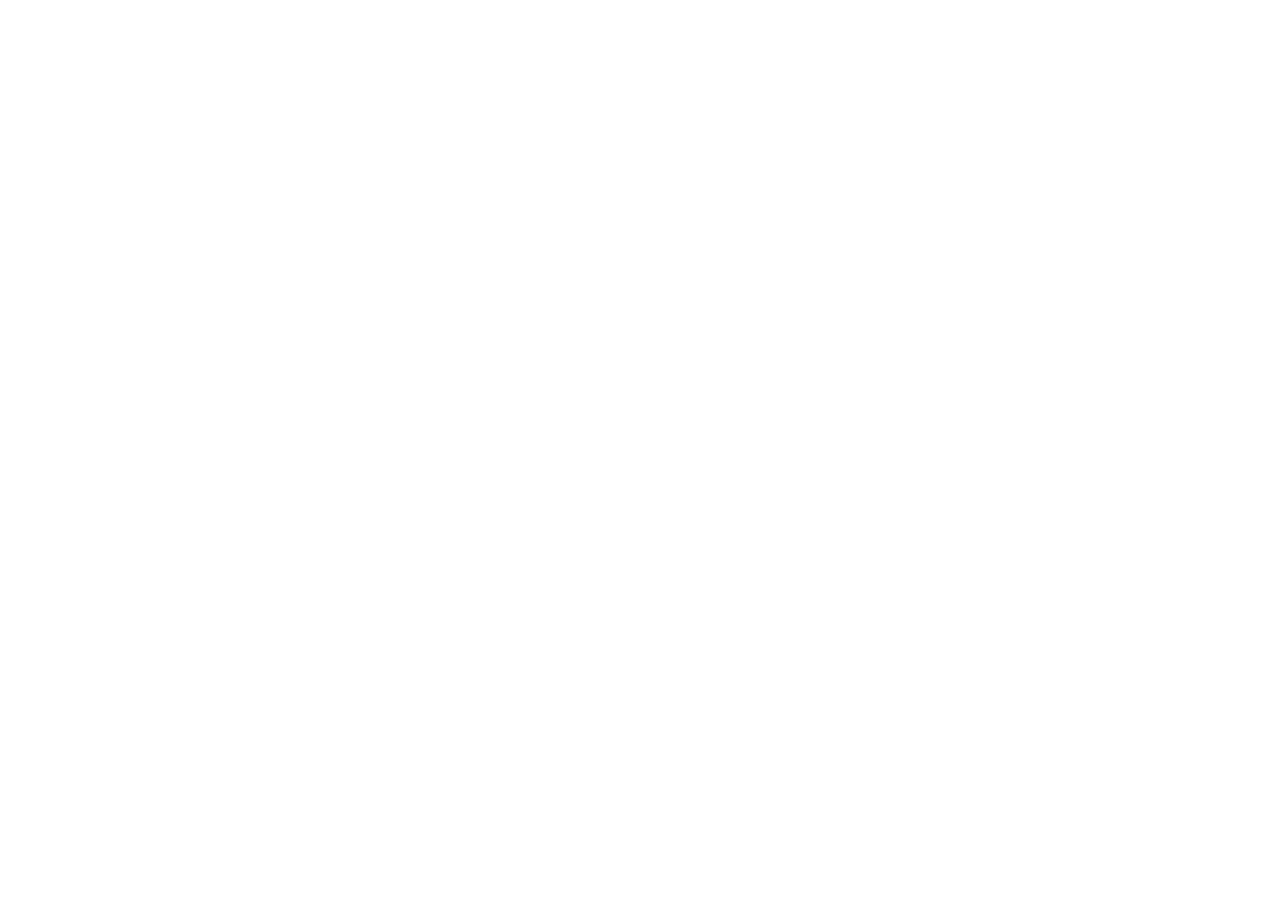
==== index.html @ 39cf4f3f "Initial: privacy/terms/support pages" ====
<!DOCTYPE html>
<html lang="ja">
<head>
<meta charset="utf-8">
<meta name="viewport" content="width=device-width, initial-scale=1">
<title>Arrow Out — 静かな矢印ゲーム</title>
<meta name="description" content="Arrow Out is a quiet arrow escape puzzle game. 静かな矢印パズル脱出ゲーム。">
<link rel="stylesheet" href="style.css">
<link rel="icon" href="https://github.com/tdyzzsp47/arrow-out/raw/main/assets/favicon.png">
</head>
<body>
<div class="container">
  <header>
    <a href="./" class="logo">
      <svg width="32" height="32" viewBox="0 0 108 108" aria-hidden="true">
        <path d="M20 36 L 60 36 L 60 22 L 88 50 L 60 78 L 60 64 L 20 64 Z" fill="currentColor" opacity="0.92"/>
      </svg>
      Arrow Out
    </a>
    <nav>
      <a href="privacy.html">Privacy</a>
      <a href="terms.html">Terms</a>
      <a href="support.html">Support</a>
    </nav>
  </header>

  <div class="hero">
    <svg viewBox="0 0 108 108" aria-hidden="true" style="color: var(--accent);">
      <path d="M20 36 L 60 36 L 60 22 L 88 50 L 60 78 L 60 64 L 20 64 Z" fill="currentColor" opacity="0.92"/>
      <path d="M20 36 L 60 36 L 60 22 L 88 50 L 60 78 L 60 64 L 20 64 Z" fill="none" stroke="var(--ink)" stroke-width="2" stroke-linejoin="round"/>
    </svg>
    <h1>Arrow Out</h1>
    <p lang="ja" class="active">静かな矢印ゲーム</p>
    <p lang="en">Quiet arrow escape game</p>
  </div>

  <div class="lang-switch" role="group" aria-label="Language">
    <button data-lang="ja" class="active" onclick="setLang('ja')">日本語</button>
    <button data-lang="en" onclick="setLang('en')">English</button>
  </div>

  <div lang="ja" class="active">
    <p>静寂の中で矢印を逃がす、ASMR系のパズルゲームです。100ステージとデイリーチャレンジ、6つの世界観テーマ、20種類の実績を収録。オフラインで動作し、広告は任意視聴のリワード動画のみ。</p>
  </div>
  <div lang="en">
    <p>A quiet arrow escape puzzle. Slip arrows off the board, clear all to win. 100 levels and a daily challenge, six theme worlds, 20 achievements. Runs entirely offline. Rewarded video ads are opt-in only.</p>
  </div>

  <div class="cards">
    <a href="privacy.html" class="card-link">
      <h3 lang="ja" class="active">プライバシー</h3>
      <h3 lang="en">Privacy</h3>
      <p lang="ja" class="active">データの取り扱い</p>
      <p lang="en">How we handle data</p>
    </a>
    <a href="terms.html" class="card-link">
      <h3 lang="ja" class="active">利用規約</h3>
      <h3 lang="en">Terms</h3>
      <p lang="ja" class="active">ご利用にあたって</p>
      <p lang="en">By using the app</p>
    </a>
    <a href="support.html" class="card-link">
      <h3 lang="ja" class="active">サポート</h3>
      <h3 lang="en">Support</h3>
      <p lang="ja" class="active">よくある質問とお問い合わせ</p>
      <p lang="en">FAQ and contact</p>
    </a>
  </div>

  <footer>
    <p>© 2026 Arrow Out</p>
    <p>
      <a href="privacy.html">Privacy</a> ·
      <a href="terms.html">Terms</a> ·
      <a href="support.html">Support</a> ·
      <a href="https://github.com/tdyzzsp47/arrow-out">GitHub</a>
    </p>
  </footer>
</div>

<script>
function setLang(lang) {
  document.querySelectorAll('[lang]').forEach(el => {
    el.classList.toggle('active', el.getAttribute('lang') === lang);
  });
  document.querySelectorAll('.lang-switch button').forEach(btn => {
    btn.classList.toggle('active', btn.dataset.lang === lang);
  });
  document.documentElement.lang = lang;
  try { localStorage.setItem('arrow-out-lang', lang); } catch (e) {}
}
(function () {
  let lang = 'ja';
  try {
    const saved = localStorage.getItem('arrow-out-lang');
    if (saved === 'ja' || saved === 'en') lang = saved;
    else if ((navigator.language || '').toLowerCase().startsWith('en')) lang = 'en';
  } catch (e) {}
  setLang(lang);
})();
</script>
</body>
</html>
---- style.css ----
:root {
  --bg: #F5EBD8;
  --card: #FBF3E0;
  --border: #E2D2AC;
  --ink: #7B5A2E;
  --ink-soft: #A88B5B;
  --accent: #C7762F;
  --danger: #D14A4A;
}

@media (prefers-color-scheme: dark) {
  :root {
    --bg: #1B1812;
    --card: #252017;
    --border: #3A3322;
    --ink: #E8D9B3;
    --ink-soft: #B89D6A;
    --accent: #E0934A;
    --danger: #E26B6B;
  }
}

* { box-sizing: border-box; }

body {
  background: var(--bg);
  color: var(--ink);
  font-family: -apple-system, BlinkMacSystemFont, "Segoe UI", Roboto, "Helvetica Neue", "Hiragino Sans", "ヒラギノ角ゴ ProN W3", "Hiragino Kaku Gothic ProN", "メイリオ", Meiryo, sans-serif;
  font-size: 16px;
  line-height: 1.7;
  margin: 0;
  padding: 0;
}

.container {
  max-width: 720px;
  margin: 0 auto;
  padding: 32px 24px 64px;
}

header {
  margin-bottom: 32px;
  padding-bottom: 16px;
  border-bottom: 1px solid var(--border);
  display: flex;
  align-items: center;
  gap: 16px;
}

.logo {
  display: inline-flex;
  align-items: center;
  text-decoration: none;
  color: var(--accent);
  font-weight: 800;
  font-size: 22px;
  letter-spacing: 0.3px;
}

.logo svg {
  margin-right: 10px;
}

nav {
  margin-left: auto;
  display: flex;
  gap: 18px;
}

nav a {
  color: var(--ink-soft);
  text-decoration: none;
  font-size: 14px;
  font-weight: 600;
}

nav a:hover { color: var(--accent); }

h1 {
  font-size: 28px;
  margin: 0 0 8px;
  color: var(--ink);
}

.eyebrow {
  color: var(--accent);
  font-weight: 800;
  letter-spacing: 2px;
  font-size: 12px;
  text-transform: uppercase;
  margin-bottom: 8px;
}

.updated {
  color: var(--ink-soft);
  font-size: 13px;
  margin-bottom: 32px;
}

h2 {
  font-size: 18px;
  margin: 32px 0 12px;
  color: var(--accent);
  font-weight: 700;
}

h3 {
  font-size: 15px;
  margin: 20px 0 8px;
  color: var(--ink);
  font-weight: 700;
}

p {
  margin: 0 0 12px;
}

ul, ol {
  padding-left: 24px;
  margin: 0 0 12px;
}

li { margin: 4px 0; }

a {
  color: var(--accent);
}

code {
  background: var(--card);
  padding: 1px 6px;
  border-radius: 4px;
  font-size: 14px;
}

.section {
  background: var(--card);
  border: 1px solid var(--border);
  border-radius: 16px;
  padding: 24px;
  margin: 16px 0 24px;
}

.lang-switch {
  display: flex;
  gap: 8px;
  margin: 16px 0;
}

.lang-switch button {
  background: var(--card);
  border: 1px solid var(--border);
  color: var(--ink);
  padding: 6px 14px;
  border-radius: 999px;
  cursor: pointer;
  font-size: 13px;
  font-weight: 600;
}

.lang-switch button.active {
  background: var(--accent);
  color: white;
  border-color: var(--accent);
}

footer {
  margin-top: 64px;
  padding-top: 24px;
  border-top: 1px solid var(--border);
  color: var(--ink-soft);
  font-size: 13px;
  text-align: center;
}

footer a { color: var(--ink-soft); margin: 0 8px; }

.hero {
  text-align: center;
  padding: 32px 0 24px;
}

.hero svg {
  width: 88px;
  height: 88px;
  margin-bottom: 12px;
}

.hero h1 {
  font-size: 40px;
  color: var(--accent);
  margin: 8px 0 4px;
}

.hero p { color: var(--ink-soft); font-size: 15px; }

.cards {
  display: grid;
  grid-template-columns: 1fr;
  gap: 12px;
  margin: 24px 0;
}

@media (min-width: 640px) {
  .cards { grid-template-columns: 1fr 1fr 1fr; }
}

.card-link {
  background: var(--card);
  border: 1px solid var(--border);
  border-radius: 14px;
  padding: 18px;
  text-decoration: none;
  color: var(--ink);
  display: block;
  transition: transform 0.15s ease, border-color 0.15s ease;
}

.card-link:hover {
  transform: translateY(-2px);
  border-color: var(--accent);
}

.card-link h3 {
  margin: 0 0 6px;
  color: var(--accent);
}

.card-link p {
  margin: 0;
  color: var(--ink-soft);
  font-size: 13px;
}

[lang]:not(.active) {
  display: none;
}
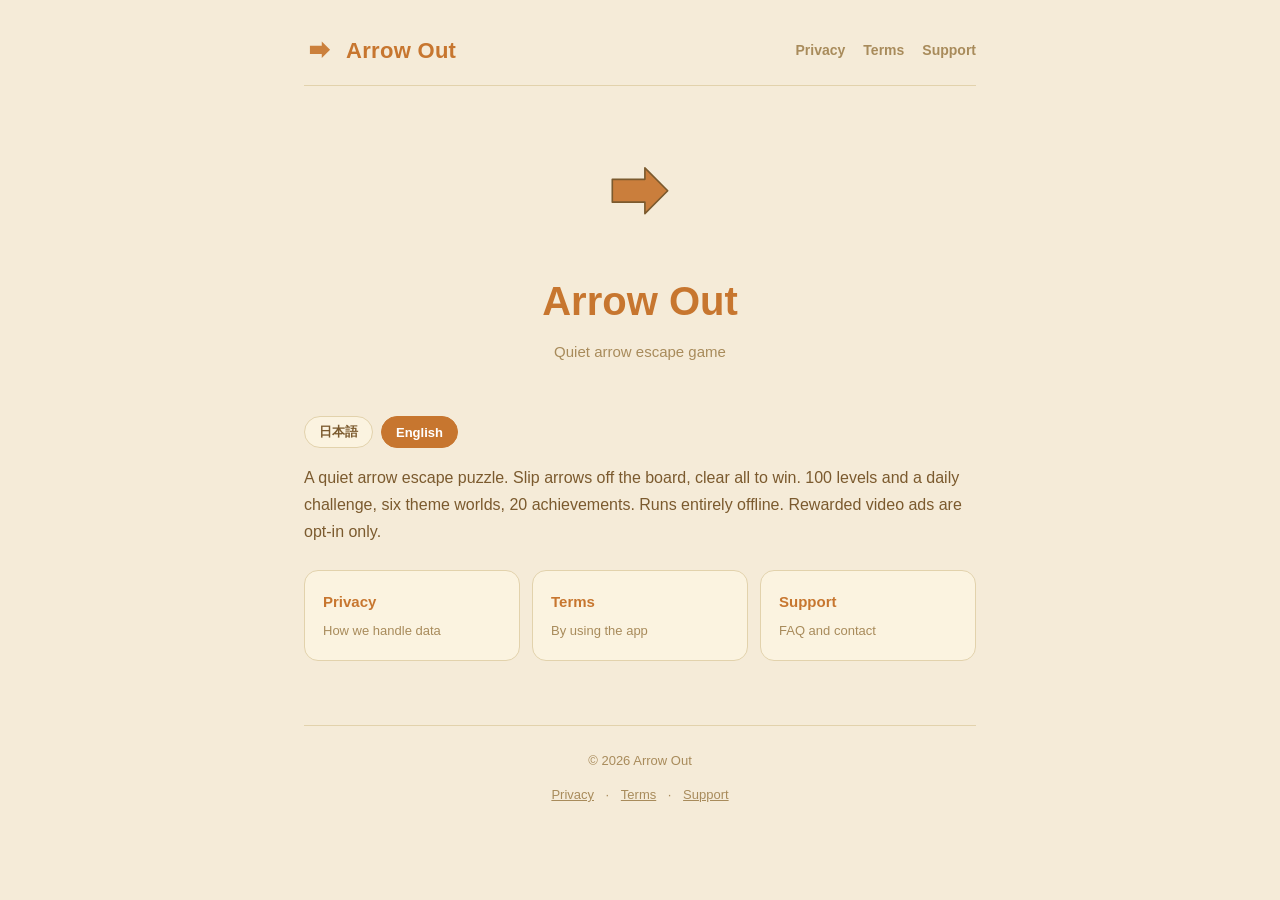
==== commit 2781f321: "Remove GitHub link from index footer" ====
--- a/index.html
+++ b/index.html
@@ -6,7 +6,7 @@
 <title>Arrow Out — 静かな矢印ゲーム</title>
 <meta name="description" content="Arrow Out is a quiet arrow escape puzzle game. 静かな矢印パズル脱出ゲーム。">
 <link rel="stylesheet" href="style.css">
-<link rel="icon" href="https://github.com/tdyzzsp47/arrow-out/raw/main/assets/favicon.png">
+<link rel="icon" href="./favicon.png">
 </head>
 <body>
 <div class="container">
@@ -72,8 +72,7 @@
     <p>
       <a href="privacy.html">Privacy</a> ·
       <a href="terms.html">Terms</a> ·
-      <a href="support.html">Support</a> ·
-      <a href="https://github.com/tdyzzsp47/arrow-out">GitHub</a>
+      <a href="support.html">Support</a>
     </p>
   </footer>
 </div>
--- a/style.css
+++ b/style.css
@@ -232,6 +232,6 @@
   font-size: 13px;
 }
 
-[lang]:not(.active) {
+body [lang]:not(.active) {
   display: none;
 }
